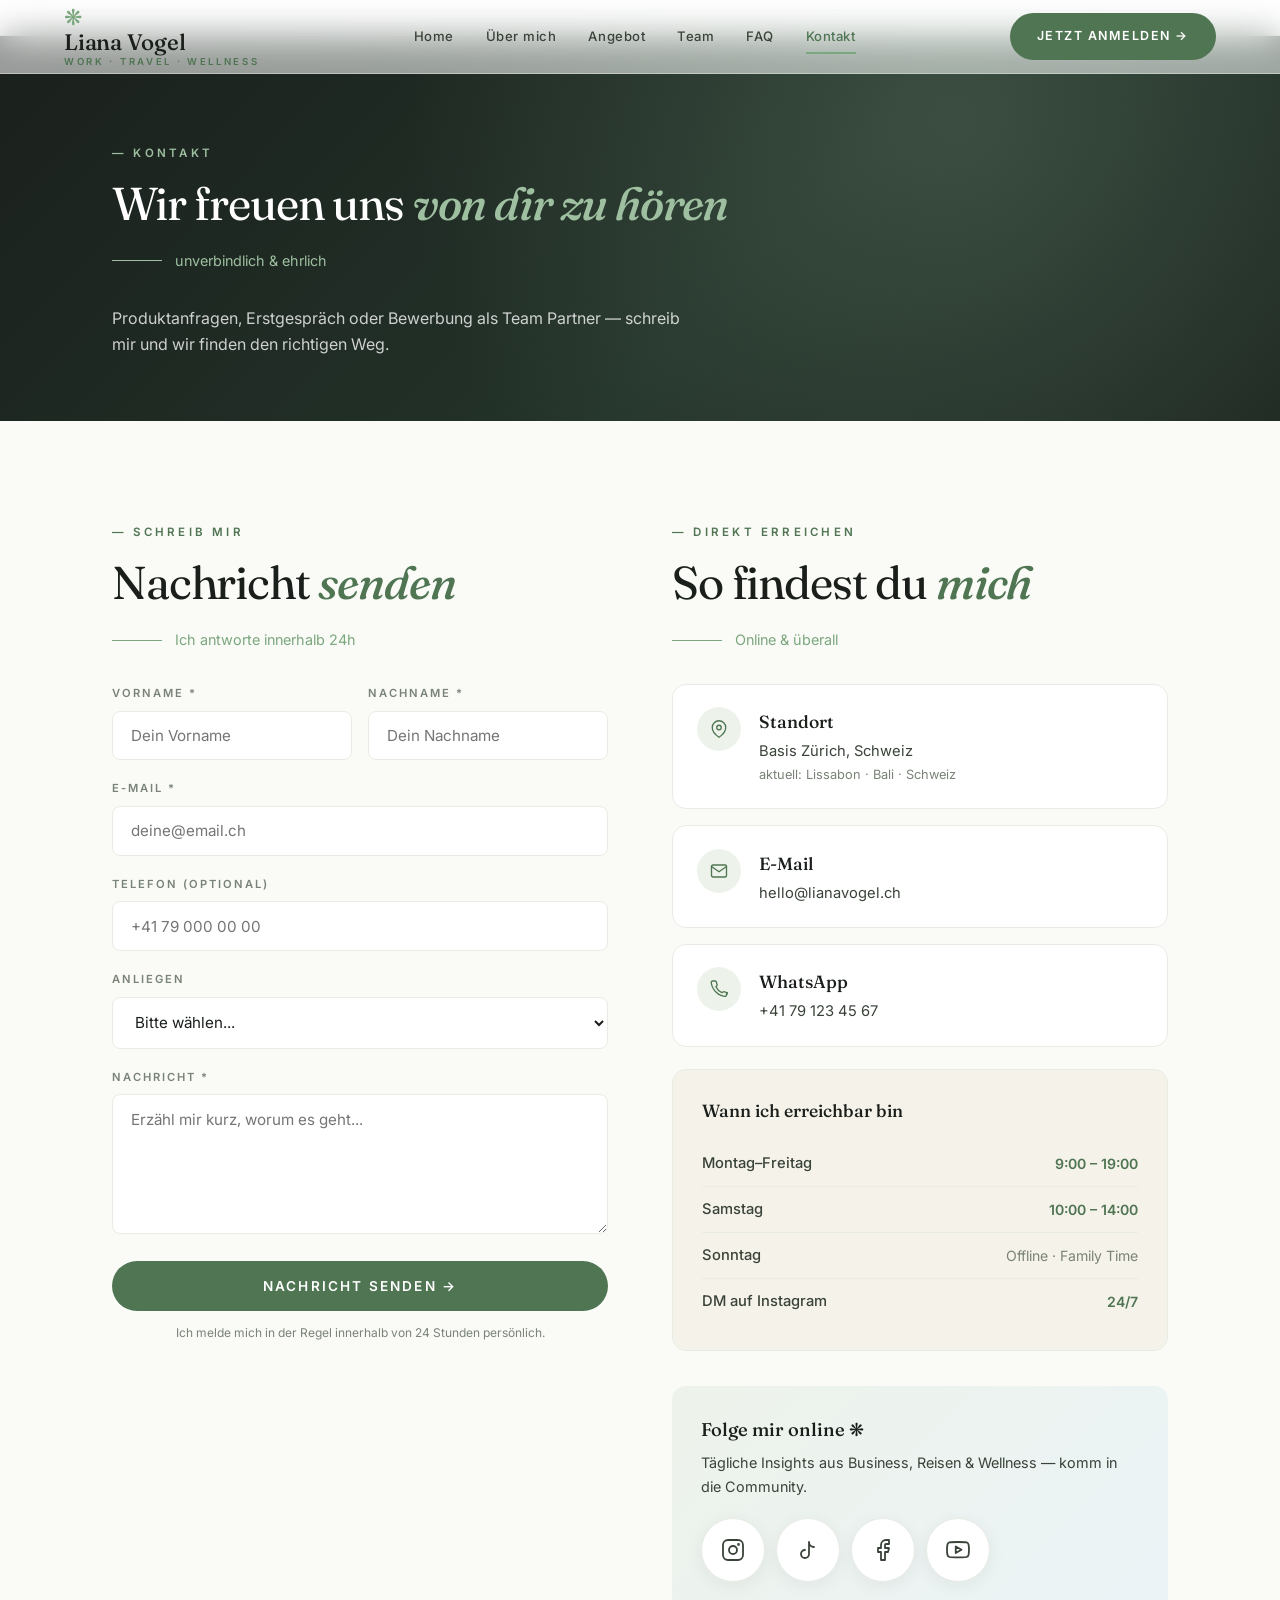
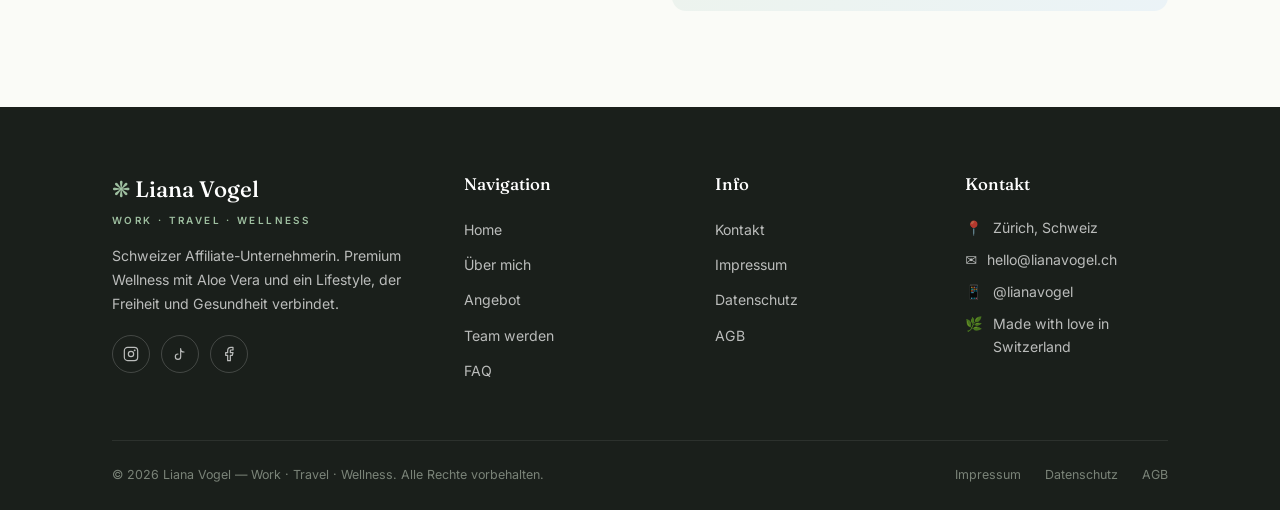
==== kontakt.html @ ca9a7670 "Add files via upload" ====
<!DOCTYPE html>
<html lang="de">
<head>
<meta charset="UTF-8">
<meta name="viewport" content="width=device-width, initial-scale=1.0">
<title>Kontakt — Liana Vogel | Work · Travel · Wellness</title>
<meta name="description" content="Kontaktiere Liana Vogel — für Produktanfragen, Mentoring oder eine Bewerbung als Team Partner. Antwort innerhalb von 24 Stunden.">
<link rel="stylesheet" href="style.css">
</head>
<body>

<header class="header">
  <a href="index.html" class="nav-logo">Liana Vogel<span>Work · Travel · Wellness</span></a>
  <nav class="nav-links">
    <a href="index.html">Home</a>
    <a href="index.html#about">Über mich</a>
    <a href="index.html#angebot">Angebot</a>
    <a href="index.html#team">Team</a>
    <a href="index.html#faq">FAQ</a>
    <a href="kontakt.html" class="active">Kontakt</a>
  </nav>
  <div class="nav-right">
    <a href="kontakt.html" class="btn btn-green">Jetzt anmelden →</a>
    <button class="hamburger" aria-label="Menü"><span></span><span></span><span></span></button>
  </div>
</header>
<nav class="mobile-nav">
  <a href="index.html">Home</a>
  <a href="index.html#about">Über mich</a>
  <a href="index.html#angebot">Angebot</a>
  <a href="index.html#team">Team</a>
  <a href="index.html#faq">FAQ</a>
  <a href="kontakt.html">Kontakt</a>
</nav>

<!-- Hero -->
<div class="page-hero">
  <div class="page-hero-content">
    <span class="label">Kontakt</span>
    <h2 class="section-title">Wir freuen uns <em>von dir zu hören</em></h2>
    <div class="divider-leaf">unverbindlich & ehrlich</div>
    <p style="color:rgba(255,255,255,0.78);font-size:1rem;max-width:580px;">Produktanfragen, Erstgespräch oder Bewerbung als Team Partner — schreib mir und wir finden den richtigen Weg.</p>
  </div>
</div>

<section class="section wide-pad">
  <div class="contact-layout">

    <!-- Form -->
    <div>
      <span class="label">Schreib mir</span>
      <h2 class="section-title">Nachricht <em>senden</em></h2>
      <div class="divider-leaf">Ich antworte innerhalb 24h</div>

      <form id="contact-form">
        <div class="form-row">
          <div class="form-group">
            <label class="form-label">Vorname *</label>
            <input type="text" class="form-input" placeholder="Dein Vorname" required>
          </div>
          <div class="form-group">
            <label class="form-label">Nachname *</label>
            <input type="text" class="form-input" placeholder="Dein Nachname" required>
          </div>
        </div>
        <div class="form-group">
          <label class="form-label">E-Mail *</label>
          <input type="email" class="form-input" placeholder="deine@email.ch" required>
        </div>
        <div class="form-group">
          <label class="form-label">Telefon (optional)</label>
          <input type="tel" class="form-input" placeholder="+41 79 000 00 00">
        </div>
        <div class="form-group">
          <label class="form-label">Anliegen</label>
          <select class="form-select form-input">
            <option value="">Bitte wählen...</option>
            <option>Produktanfrage / Aloe Vera</option>
            <option>Bewerbung Team Partner</option>
            <option>Erstgespräch / Mentoring</option>
            <option>Allgemeine Frage</option>
            <option>Anderes</option>
          </select>
        </div>
        <div class="form-group">
          <label class="form-label">Nachricht *</label>
          <textarea class="form-textarea" placeholder="Erzähl mir kurz, worum es geht..." required></textarea>
        </div>

        <button type="submit" class="btn btn-green btn-lg" style="width:100%;justify-content:center;padding:1.05rem;">
          Nachricht senden →
        </button>
        <p style="font-size:0.75rem;color:var(--mute);text-align:center;margin-top:0.8rem;">Ich melde mich in der Regel innerhalb von 24 Stunden persönlich.</p>
      </form>
    </div>

    <!-- Info -->
    <div>
      <span class="label">Direkt erreichen</span>
      <h2 class="section-title">So findest du <em>mich</em></h2>
      <div class="divider-leaf">Online & überall</div>

      <div class="contact-card">
        <div class="contact-info-item">
          <div class="contact-icon-box">
            <svg viewBox="0 0 24 24" stroke="currentColor" fill="none" stroke-width="1.8" stroke-linecap="round" stroke-linejoin="round" width="18" height="18">
              <path d="M21 10c0 7-9 13-9 13s-9-6-9-13a9 9 0 0 1 18 0z"/><circle cx="12" cy="10" r="3"/>
            </svg>
          </div>
          <div>
            <h5>Standort</h5>
            <p>Basis Zürich, Schweiz<br><span style="font-size:0.8rem;color:var(--mute);">aktuell: Lissabon · Bali · Schweiz</span></p>
          </div>
        </div>
      </div>

      <div class="contact-card">
        <div class="contact-info-item">
          <div class="contact-icon-box">
            <svg viewBox="0 0 24 24" stroke="currentColor" fill="none" stroke-width="1.8" stroke-linecap="round" stroke-linejoin="round" width="18" height="18">
              <path d="M4 4h16c1.1 0 2 .9 2 2v12c0 1.1-.9 2-2 2H4c-1.1 0-2-.9-2-2V6c0-1.1.9-2 2-2z"/><polyline points="22,6 12,13 2,6"/>
            </svg>
          </div>
          <div>
            <h5>E-Mail</h5>
            <p>hello@lianavogel.ch</p>
          </div>
        </div>
      </div>

      <div class="contact-card">
        <div class="contact-info-item">
          <div class="contact-icon-box">
            <svg viewBox="0 0 24 24" stroke="currentColor" fill="none" stroke-width="1.8" stroke-linecap="round" stroke-linejoin="round" width="18" height="18">
              <path d="M22 16.92v3a2 2 0 0 1-2.18 2 19.79 19.79 0 0 1-8.63-3.07A19.5 19.5 0 0 1 4.69 12a19.79 19.79 0 0 1-3.07-8.67A2 2 0 0 1 3.6 1.27h3a2 2 0 0 1 2 1.72c.127.96.361 1.903.7 2.81a2 2 0 0 1-.45 2.11L7.91 8.96a16 16 0 0 0 8 8l1.27-.77a2 2 0 0 1 2.11-.45c.907.339 1.85.573 2.81.7A2 2 0 0 1 24 18.92"/>
            </svg>
          </div>
          <div>
            <h5>WhatsApp</h5>
            <p>+41 79 123 45 67</p>
          </div>
        </div>
      </div>

      <!-- Antwortzeiten -->
      <div style="margin-top:1.4rem;padding:1.6rem 1.8rem;background:var(--cream);border:1px solid var(--line);border-radius:var(--radius-lg);">
        <h4 style="font-family:var(--serif);font-size:1.1rem;font-weight:500;margin-bottom:1rem;color:var(--ink);">Wann ich erreichbar bin</h4>
        <div>
          <div class="hours-row"><span class="day">Montag–Freitag</span><span class="time">9:00 – 19:00</span></div>
          <div class="hours-row"><span class="day">Samstag</span><span class="time">10:00 – 14:00</span></div>
          <div class="hours-row closed"><span class="day">Sonntag</span><span class="time">Offline · Family Time</span></div>
          <div class="hours-row"><span class="day">DM auf Instagram</span><span class="time">24/7</span></div>
        </div>
      </div>

      <!-- Bigger Socials -->
      <div class="contact-socials">
        <h4>Folge mir online ❋</h4>
        <p>Tägliche Insights aus Business, Reisen & Wellness — komm in die Community.</p>
        <div class="social-row big">
          <a href="https://www.instagram.com/" target="_blank" rel="noopener" class="social-icon-btn" aria-label="Instagram"><svg viewBox="0 0 24 24" stroke="currentColor" fill="none" stroke-width="1.8" stroke-linecap="round" stroke-linejoin="round"><rect x="2" y="2" width="20" height="20" rx="5"/><circle cx="12" cy="12" r="4"/><circle cx="17.5" cy="6.5" r="0.5" fill="currentColor"/></svg></a>
          <a href="https://www.tiktok.com/" target="_blank" rel="noopener" class="social-icon-btn" aria-label="TikTok"><svg viewBox="0 0 24 24" stroke="currentColor" fill="none" stroke-width="1.8" stroke-linecap="round" stroke-linejoin="round"><path d="M9 12a4 4 0 1 0 4 4V4a5 5 0 0 0 5 5"/></svg></a>
          <a href="https://www.facebook.com/" target="_blank" rel="noopener" class="social-icon-btn" aria-label="Facebook"><svg viewBox="0 0 24 24" stroke="currentColor" fill="none" stroke-width="1.8" stroke-linecap="round" stroke-linejoin="round"><path d="M18 2h-3a5 5 0 0 0-5 5v3H7v4h3v8h4v-8h3l1-4h-4V7a1 1 0 0 1 1-1h3z"/></svg></a>
          <a href="https://www.youtube.com/" target="_blank" rel="noopener" class="social-icon-btn" aria-label="YouTube"><svg viewBox="0 0 24 24" stroke="currentColor" fill="none" stroke-width="1.8" stroke-linecap="round" stroke-linejoin="round"><path d="M22.54 6.42a2.78 2.78 0 0 0-1.94-2C18.88 4 12 4 12 4s-6.88 0-8.6.46a2.78 2.78 0 0 0-1.94 2A29 29 0 0 0 1 11.75a29 29 0 0 0 .46 5.33A2.78 2.78 0 0 0 3.4 19c1.72.46 8.6.46 8.6.46s6.88 0 8.6-.46a2.78 2.78 0 0 0 1.94-2 29 29 0 0 0 .46-5.25 29 29 0 0 0-.46-5.33z"/><polygon points="9.75 15.02 15.5 11.75 9.75 8.48 9.75 15.02"/></svg></a>
        </div>
      </div>

    </div>
  </div>
</section>

<footer class="footer">
  <div class="footer-grid">
    <div class="footer-brand">
      <span class="footer-brand-name">Liana Vogel</span>
      <span class="footer-brand-sub">Work · Travel · Wellness</span>
      <p>Schweizer Affiliate-Unternehmerin. Premium Wellness mit Aloe Vera und ein Lifestyle, der Freiheit und Gesundheit verbindet.</p>
      <div class="social-row">
        <a href="https://www.instagram.com/" target="_blank" rel="noopener" aria-label="Instagram" class="social-icon-btn"><svg viewBox="0 0 24 24" stroke="currentColor" fill="none" stroke-width="1.8" stroke-linecap="round" stroke-linejoin="round" width="16" height="16"><rect x="2" y="2" width="20" height="20" rx="5"/><circle cx="12" cy="12" r="4"/><circle cx="17.5" cy="6.5" r="0.5" fill="currentColor"/></svg></a>
        <a href="https://www.tiktok.com/" target="_blank" rel="noopener" aria-label="TikTok" class="social-icon-btn"><svg viewBox="0 0 24 24" stroke="currentColor" fill="none" stroke-width="1.8" stroke-linecap="round" stroke-linejoin="round" width="16" height="16"><path d="M9 12a4 4 0 1 0 4 4V4a5 5 0 0 0 5 5"/></svg></a>
        <a href="https://www.facebook.com/" target="_blank" rel="noopener" aria-label="Facebook" class="social-icon-btn"><svg viewBox="0 0 24 24" stroke="currentColor" fill="none" stroke-width="1.8" stroke-linecap="round" stroke-linejoin="round" width="16" height="16"><path d="M18 2h-3a5 5 0 0 0-5 5v3H7v4h3v8h4v-8h3l1-4h-4V7a1 1 0 0 1 1-1h3z"/></svg></a>
      </div>
    </div>
    <div class="footer-col"><h4>Navigation</h4><ul>
      <li><a href="index.html">Home</a></li>
      <li><a href="index.html#about">Über mich</a></li>
      <li><a href="index.html#angebot">Angebot</a></li>
      <li><a href="index.html#team">Team werden</a></li>
      <li><a href="index.html#faq">FAQ</a></li>
    </ul></div>
    <div class="footer-col"><h4>Info</h4><ul>
      <li><a href="kontakt.html">Kontakt</a></li>
      <li><a href="#">Impressum</a></li>
      <li><a href="#">Datenschutz</a></li>
      <li><a href="#">AGB</a></li>
    </ul></div>
    <div class="footer-col"><h4>Kontakt</h4>
      <div class="footer-contact-line"><span>📍</span><span>Zürich, Schweiz</span></div>
      <div class="footer-contact-line"><span>✉</span><span>hello@lianavogel.ch</span></div>
      <div class="footer-contact-line"><span>📱</span><span>@lianavogel</span></div>
      <div class="footer-contact-line"><span>🌿</span><span>Made with love in Switzerland</span></div>
    </div>
  </div>
  <div class="footer-bottom">
    <p>© 2026 Liana Vogel — Work · Travel · Wellness. Alle Rechte vorbehalten.</p>
    <div class="footer-bottom-links"><a href="#">Impressum</a><a href="#">Datenschutz</a><a href="#">AGB</a></div>
  </div>
</footer>

<script src="script.js"></script>
</body>
</html>
---- style.css ----
@import url('https://fonts.googleapis.com/css2?family=Fraunces:ital,opsz,wght@0,9..144,300;0,9..144,400;0,9..144,500;0,9..144,600;0,9..144,700;1,9..144,400;1,9..144,500;1,9..144,600&family=Inter:wght@300;400;500;600;700&display=swap');

:root {
  --white:#FFFFFF;
  --off:#FAFBF7;
  --cream:#F5F2EA;
  --sand:#E8E0D2;
  --ink:#1A1F1B;
  --ink-2:#3A4339;
  --mute:#7A8378;
  --line:#E8ECE5;
  --sage:#9EBFA0;
  --sage-mid:#7BA77E;
  --sage-dark:#4F7553;
  --sage-pale:#EDF3EA;
  --sage-pale-2:#E4EEDE;
  --sky:#C9DDE6;
  --sky-mid:#9DC2D2;
  --sky-dark:#5A8FA6;
  --sky-pale:#EBF3F7;
  --serif:'Fraunces','Cormorant Garamond',Georgia,serif;
  --sans:'Inter',system-ui,sans-serif;
  --script:'Fraunces',Georgia,serif;
  --header-h:74px;
  --radius:8px;
  --radius-lg:14px;
  --transition:0.28s ease;
  --shadow:0 12px 40px rgba(26,31,27,0.10);
  --shadow-sm:0 4px 18px rgba(26,31,27,0.06);
}

*{box-sizing:border-box;margin:0;padding:0}
html{scroll-behavior:smooth}
html,body{overflow-x:hidden;max-width:100%}
body{font-family:var(--sans);color:var(--ink);background:var(--off);line-height:1.65;font-weight:400;-webkit-font-smoothing:antialiased}
img{max-width:100%;display:block}
a{color:inherit;text-decoration:none;transition:var(--transition)}
*,*::before,*::after{max-width:100%}

/* ---------- HEADER ---------- */
.header{
  position:fixed;top:0;left:0;right:0;height:var(--header-h);
  display:flex;align-items:center;justify-content:space-between;
  padding:0 5%;background:rgba(255,255,255,0.55);
  backdrop-filter:blur(18px) saturate(140%);
  -webkit-backdrop-filter:blur(18px) saturate(140%);
  border-bottom:1px solid rgba(232,236,229,0.5);
  z-index:100;transition:background 0.3s ease,box-shadow 0.3s ease;
}
.header.scrolled{
  background:rgba(255,255,255,0.88);
  box-shadow:0 4px 24px rgba(26,31,27,0.05);
}
.nav-logo{font-family:var(--serif);font-size:1.4rem;color:var(--ink);display:flex;flex-direction:column;line-height:1.1;font-weight:500;letter-spacing:-0.01em}
.nav-logo span{font-family:var(--sans);font-size:0.6rem;letter-spacing:0.28em;text-transform:uppercase;color:var(--sage-dark);margin-top:3px;font-weight:600}
.nav-logo::before{content:'❋ ';color:var(--sage-mid)}
.nav-links{display:flex;gap:2rem}
.nav-links a{font-size:0.82rem;letter-spacing:0.04em;color:var(--ink-2);font-weight:500;position:relative;padding:0.4rem 0}
.nav-links a::after{
  content:'';position:absolute;left:0;right:0;bottom:0;height:1.5px;
  background:var(--sage-mid);transform:scaleX(0);transform-origin:center;
  transition:transform 0.32s ease;
}
.nav-links a:hover{color:var(--sage-dark)}
.nav-links a:hover::after,.nav-links a.active::after{transform:scaleX(1)}
.nav-links a.active{color:var(--sage-dark)}
.nav-right{display:flex;align-items:center;gap:1rem}

.btn{display:inline-flex;align-items:center;gap:0.5rem;padding:0.8rem 1.7rem;font-size:0.78rem;letter-spacing:0.12em;text-transform:uppercase;border-radius:999px;font-weight:600;cursor:pointer;border:none;transition:var(--transition);font-family:var(--sans)}
.btn-green{background:var(--sage-dark);color:var(--white)}
.btn-green:hover{background:var(--ink);transform:translateY(-1px);box-shadow:var(--shadow-sm)}
.btn-outline-light{background:transparent;color:var(--white);border:1.5px solid rgba(255,255,255,0.5)}
.btn-outline-light:hover{background:rgba(255,255,255,0.12);border-color:#fff}
.btn-outline-dark{background: transparent;color:var(--ink);border:1.5px solid black}
.btn-outline-dark:hover{border-color:var(--sage-mid);color:var(--sage-dark)}
.btn-lg{padding:1.05rem 2.4rem;font-size:0.85rem;letter-spacing:0.16em}

.hamburger{display:none;background:none;border:none;flex-direction:column;gap:5px;cursor:pointer;padding:6px}
.hamburger span{width:22px;height:1.5px;background:var(--ink);transition:var(--transition)}
.mobile-nav{position:fixed;top:var(--header-h);left:0;right:0;background:var(--white);border-bottom:1px solid var(--line);transform:translateY(-110%);transition:transform 0.35s ease;z-index:99;padding:1.5rem 5%;flex-direction:column;gap:0.6rem;display:flex}
.mobile-nav.open{transform:translateY(0)}
.mobile-nav a{font-size:1rem;color:var(--ink);padding:0.6rem 0;border-bottom:1px solid var(--line);font-family:var(--serif);font-weight:500}
.mobile-nav .btn{margin-top:0.8rem;justify-content:center}

/* ---------- HERO ---------- */
.hero{
  min-height:100vh;display:flex;align-items:center;
  padding:calc(var(--header-h) + 4rem) 8% 5rem;
  position:relative;overflow:hidden;color:#fff;
}
.hero-bg{position:absolute;inset:0;background-image:url('images/hero-bg.jpg');background-size:cover;background-position:center;transform:scale(1.06);animation:kenBurns 22s ease-in-out infinite alternate}
@keyframes kenBurns{from{transform:scale(1.05) translate(0,0)}to{transform:scale(1.12) translate(-1%,-1%)}}
.hero-overlay{position:absolute;inset:0;background:linear-gradient(120deg,rgba(20,40,30,0.55) 0%,rgba(20,40,30,0.30) 45%,rgba(20,40,30,0.10) 100%)}
.hero-inner{position:relative;z-index:2;max-width:1400px;margin:0 auto;width:100%}
.hero-content{max-width:800px}
.hero-eyebrow{
  display:inline-flex;align-items:center;gap:0.6rem;
  font-size:0.72rem;letter-spacing:0.3em;text-transform:uppercase;
  color:#fff;padding:0.55rem 1.1rem;
  background:rgba(255,255,255,0.12);backdrop-filter:blur(8px);
  border:1px solid rgba(255,255,255,0.25);
  border-radius:999px;margin-bottom:1.6rem;font-weight:500;
}
.hero-eyebrow .dot{width:7px;height:7px;border-radius:50%;background:var(--sage);box-shadow:0 0 12px var(--sage)}
.hero h1{
  font-family:var(--serif);font-size:clamp(2.6rem,7vw,5.6rem);
  line-height:1.02;margin-bottom:1.4rem;font-weight:400;letter-spacing:-0.025em;
  color:#fff;
}
.hero h1 em{font-family:var(--serif);font-style:italic;color:var(--sage-dark);font-weight:500;font-size:1em;display:inline-block}
.hero h1 .light{color:var(--sky)}
.hero-sub{font-size:clamp(1rem,1.4vw,1.18rem);color:rgba(255,255,255,0.92);max-width:560px;margin-bottom:2.2rem;line-height:1.7;font-weight:400}
.hero-ctas{display:flex;gap:1rem;flex-wrap:wrap;margin-bottom:3rem}
.hero-rating{display:flex;align-items:center;gap:0.9rem;margin-bottom:2.4rem;color:rgba(255,255,255,0.95);font-size:0.95rem}
.hero-stars{color:var(--sage-dark);letter-spacing:5px;font-size:2rem;text-shadow:0 0 18px rgba(158,191,160,0.5)}
.hero-rating-text {color:#fff;font-weight:400; font-size:1.1rem}
.hero-rating-text strong{color:#fff;font-weight:400; font-size:1.1rem}
.hero-bar{
  display:flex;gap:2.6rem;padding-top:1.8rem;
  border-top:1px solid rgba(255,255,255,0.2);max-width:600px;flex-wrap:wrap;
}
.hero-bar > div{display:flex;flex-direction:column;gap:0.2rem;min-width:90px}
.hero-stat-num{font-family:var(--serif);font-size:1.9rem;color:#fff;line-height:1;font-weight:500}
.hero-stat-num em{font-family:var(--serif);font-style:italic;color:var(--sage);font-size:1em;font-weight:500}
.hero-stat-label{font-size:0.7rem;letter-spacing:0.18em;text-transform:uppercase;color:rgba(255,255,255,0.7);font-weight:500}

.scroll-hint{position:absolute;bottom:1.8rem;left:50%;transform:translateX(-50%);z-index:2;display:flex;flex-direction:column;align-items:center;gap:0.5rem;color:rgba(255,255,255,0.7)}
.scroll-line{width:1px;height:36px;background:rgba(255,255,255,0.45);animation:scroll-down 2.2s ease-in-out infinite}
.scroll-hint span{font-size:0.62rem;letter-spacing:0.3em;text-transform:uppercase}
@keyframes scroll-down{0%{transform:scaleY(0);transform-origin:top}50%{transform:scaleY(1);transform-origin:top}50.01%{transform-origin:bottom}100%{transform:scaleY(0);transform-origin:bottom}}

/* ---------- SECTIONS ---------- */
.section{padding:6rem 5%;max-width:1400px;margin:0 auto}
.section.wide-pad{padding-left:7rem;padding-right:7rem;max-width:none}
.section-head{margin-bottom:3.5rem;max-width:680px}
.section-head.center{margin-left:auto;margin-right:auto;text-align:center}

.label{display:inline-block;font-size:0.72rem;letter-spacing:0.28em;text-transform:uppercase;color:var(--sage-dark);margin-bottom:1rem;font-weight:600}
.label::before{content:'— '}
.section-title{font-family:var(--serif);font-size:clamp(2rem,3.6vw,3.2rem);line-height:1.1;color:var(--ink);margin-bottom:1rem;font-weight:400;letter-spacing:-0.025em}
.section-title em{font-family:var(--serif);font-style:italic;color:var(--sage-dark);font-weight:500;font-size:1em;display:inline-block}
.section-title .sky{color:var(--sky-dark)}
.section-intro{max-width:600px;color:var(--ink-2);font-size:1.02rem;margin-bottom:0;line-height:1.7}
.divider-leaf{display:flex;align-items:center;gap:0.8rem;margin:1.2rem 0 2rem;color:var(--sage-mid);font-size:0.9rem}
.divider-leaf::before{content:'';width:50px;height:1px;background:var(--sage-mid)}
.divider-leaf.center{justify-content:center}
.divider-leaf.center::after{content:'';width:50px;height:1px;background:var(--sage-mid)}

/* ---------- SOCIAL PROOF / REVIEWS ---------- */
.reviews-section{background:var(--sage-pale)}
.reviews-grid{display:grid;grid-template-columns:repeat(3,1fr);gap:1.6rem;margin-top:1.5rem}
.review-card{
  background:var(--white);border:1px solid var(--line);border-radius:var(--radius-lg);
  padding:2.2rem 2rem;position:relative;transition:var(--transition);
}
.review-card:hover{box-shadow:var(--shadow);transform:translateY(-3px)}
.review-card::before{
  content:'❋';position:absolute;top:1rem;right:1.4rem;
  font-size:1.6rem;color:var(--sage);opacity:0.6;
}
.review-stars{color:var(--sage-mid);letter-spacing:4px;font-size:1rem;margin-bottom:1rem;display:block}
.review-text{font-size:1rem;line-height:1.7;color:var(--ink-2);margin-bottom:1.5rem}
.review-author-row{display:flex;align-items:center;gap:0.85rem;margin-top:1.4rem;padding-top:1.2rem;border-top:1px solid var(--line)}
.review-avatar{width:42px;height:42px;border-radius:50%;background:linear-gradient(135deg,var(--sage-pale-2),var(--sky-pale));color:var(--sage-dark);display:flex;align-items:center;justify-content:center;font-family:var(--serif);font-size:0.95rem;flex-shrink:0;font-weight:500}
.review-name{font-size:0.92rem;font-weight:600;color:var(--ink)}
.review-service{font-size:0.78rem;color:var(--sage-dark);font-weight:500;letter-spacing:0.04em}

.brand-row{margin-top:3rem;display:flex;flex-wrap:wrap;justify-content:center;align-items:center;gap:1.6rem 2.5rem;color:var(--mute);font-size:0.78rem;letter-spacing:0.2em;text-transform:uppercase;opacity:0.85}
.brand-row span.dot{color:var(--sage)}

/* ---------- ABOUT ---------- */
.about-section{padding:6rem 5%}
.about-layout{display:grid;grid-template-columns:0.9fr 1.1fr;gap:5rem;align-items:center;max-width:1400px;margin:0 auto}
.about-visual{position:relative}
.about-img{width:100%;aspect-ratio:4/5;border-radius:var(--radius-lg);background-size:cover;background-position:center;box-shadow:var(--shadow);background-color:var(--sage-pale)}
.about-quote{
  position:absolute;bottom:-1.6rem;right:-1.4rem;
  background:var(--white);padding:1.5rem 1.7rem;max-width:300px;
  border-radius:var(--radius);box-shadow:var(--shadow);
  border-left:3px solid var(--sage-mid);
}
.about-quote blockquote{font-family:var(--serif);font-style:italic;color:var(--ink);font-size:1.15rem;line-height:1.45;margin-bottom:0.5rem;font-weight:400}
.about-quote cite{font-size:0.72rem;letter-spacing:0.18em;text-transform:uppercase;color:var(--mute);font-style:normal;font-weight:600}
.about-content p{color:var(--ink-2);margin-bottom:1rem;line-height:1.8;font-size:1rem}
.about-content p em{color:var(--sage-dark);font-family:var(--serif);font-style:italic;font-size:1em;font-weight:500}
.about-stats{display:flex;gap:2.5rem;margin:1.8rem 0 1.8rem;padding:1.6rem 0;border-top:1px solid var(--line);border-bottom:1px solid var(--line);flex-wrap:wrap}
.about-stats > div{display:flex;flex-direction:column;gap:0.2rem;min-width:100px}
.stat-num{font-family:var(--serif);font-size:2.1rem;color:var(--sage-dark);line-height:1;font-weight:500}
.stat-label{font-size:0.7rem;letter-spacing:0.18em;text-transform:uppercase;color:var(--mute);font-weight:600}

/* ---------- ANGEBOT / PRODUCTS ---------- */
.angebot-section{background:linear-gradient(180deg,var(--off) 0%,var(--sage-pale) 100%)}
.products-grid{display:grid;grid-template-columns:repeat(4,1fr);gap:1.4rem;margin-bottom:5rem}
.product-card{
  background:var(--white);border-radius:var(--radius-lg);overflow:hidden;
  box-shadow:var(--shadow-sm);transition:var(--transition);
  display:flex;flex-direction:column;
}
.product-card:hover{transform:translateY(-6px);box-shadow:var(--shadow)}
.product-card-img{position:relative;aspect-ratio:4/5;background-size:cover;background-position:center;background-color:var(--sage-pale)}
.product-badge{
  position:absolute;top:1rem;left:1rem;
  background:rgba(255,255,255,0.95);color:var(--sage-dark);
  font-size:0.62rem;letter-spacing:0.2em;text-transform:uppercase;font-weight:700;
  padding:0.4rem 0.8rem;border-radius:999px;
}
.product-card-body{padding:1.3rem 1.4rem 1.6rem;display:flex;flex-direction:column;gap:0.5rem;flex:1}
.product-name{font-family:var(--serif);font-size:1.18rem;color:var(--ink);line-height:1.25;font-weight:500}
.product-desc{font-size:0.88rem;color:var(--ink-2);line-height:1.55;flex:1}
.product-foot{display:flex;align-items:center;justify-content:space-between;padding-top:0.7rem;border-top:1px solid var(--line);margin-top:0.4rem}
.product-price{font-family:var(--serif);font-size:1.1rem;color:var(--sage-dark);font-weight:500}
.product-link{font-size:0.72rem;letter-spacing:0.15em;text-transform:uppercase;color:var(--ink);font-weight:600}
.product-link:hover{color:var(--sage-dark)}

/* benefits */
.benefits-head{margin:1rem 0 2.5rem;max-width:680px}
.benefits-grid{display:grid;grid-template-columns:repeat(3,1fr);gap:1.4rem}
.benefit-card{
  background:var(--white);border:1px solid var(--line);border-radius:var(--radius-lg);
  padding:2rem 1.8rem;transition:var(--transition);
  display:flex;flex-direction:column;gap:0.6rem;position:relative;overflow:hidden;
}
.benefit-card::before{content:'';position:absolute;top:0;left:0;right:0;height:2px;background:var(--sage-mid);transform:scaleX(0);transform-origin:left;transition:transform 0.4s ease}
.benefit-card:hover{transform:translateY(-4px);box-shadow:var(--shadow);border-color:var(--sage-pale-2)}
.benefit-card:hover::before{transform:scaleX(1)}
.benefit-icon{
  width:54px;height:54px;border-radius:50%;
  background:linear-gradient(135deg,var(--sage-pale-2),var(--sky-pale));
  color:var(--sage-dark);display:flex;align-items:center;justify-content:center;
  font-size:1.5rem;margin-bottom:0.6rem;
}
.benefit-card h3{font-family:var(--serif);font-size:1.3rem;color:var(--ink);font-weight:500;line-height:1.25}
.benefit-card p{font-size:0.95rem;color:var(--ink-2);line-height:1.65}

/* ---------- CTA BIG ---------- */
.cta-section{padding:6rem 5%;background:var(--off)}
.cta-wrap{
  max-width:1100px;margin:0 auto;position:relative;overflow:hidden;
  border-radius:24px;padding:5rem 4rem;text-align:center;
  background:linear-gradient(135deg,var(--sage-pale) 0%,var(--sky-pale) 100%);
  color:var(--ink);border:1px solid var(--sage-pale-2);
}
.cta-wrap::before{content:'';position:absolute;top:-120px;right:-100px;width:320px;height:320px;border-radius:50%;background:radial-gradient(circle,rgba(123,167,126,0.18) 0%,transparent 70%)}
.cta-wrap::after{content:'';position:absolute;bottom:-140px;left:-100px;width:340px;height:340px;border-radius:50%;background:radial-gradient(circle,rgba(157,194,210,0.22) 0%,transparent 70%)}
.cta-inner{position:relative;z-index:1}
.cta-eyebrow{display:inline-flex;align-items:center;gap:0.5rem;font-size:0.72rem;letter-spacing:0.3em;text-transform:uppercase;color:var(--sage-dark);padding:0.5rem 1rem;background:rgba(255,255,255,0.7);border:1px solid var(--sage-pale-2);border-radius:999px;margin-bottom:1.4rem;font-weight:600}
.cta-wrap h2{font-family:var(--serif);font-size:clamp(2rem,4.2vw,3.4rem);line-height:1.1;font-weight:400;margin-bottom:1.4rem;letter-spacing:-0.025em;color:var(--ink);max-width:780px;margin-left:auto;margin-right:auto}
.cta-wrap p{color:var(--ink-2);font-size:1.08rem;max-width:600px;margin:0 auto 2.2rem;line-height:1.7}
.cta-note{display:block;margin-top:1.2rem;font-size:0.85rem;color:var(--mute);letter-spacing:0.04em}
.cta-actions{display:flex;gap:1rem;justify-content:center;flex-wrap:wrap}
.btn-cream{background:var(--sage-dark);color:#fff}
.btn-cream:hover{background:var(--ink);color:#fff;transform:translateY(-1px);box-shadow:var(--shadow-sm)}
.cta-wrap .btn-outline-light{color:var(--ink);border:1.5px solid var(--sage-mid);background:rgba(255,255,255,0.5)}
.cta-wrap .btn-outline-light:hover{background:#fff;border-color:var(--sage-dark);color:var(--sage-dark)}

/* ---------- FAQ ---------- */
.faq-section{background:var(--cream)}
.faq-list{max-width:820px;margin:0 auto;display:flex;flex-direction:column;gap:0.8rem}
.faq-item{background:var(--white);border:1px solid var(--line);border-radius:var(--radius-lg);overflow:hidden;transition:var(--transition)}
.faq-item.open{border-color:var(--sage-mid)}
.faq-q{
  width:100%;display:flex;align-items:center;justify-content:space-between;gap:1rem;
  padding:1.4rem 1.8rem;text-align:left;background:none;border:none;cursor:pointer;
  font-family:var(--serif);font-size:1.12rem;color:var(--ink);font-weight:500;
}
.faq-q .plus{flex-shrink:0;width:28px;height:28px;border-radius:50%;background:var(--sage-pale);color:var(--sage-dark);display:flex;align-items:center;justify-content:center;font-size:1rem;font-weight:600;transition:transform 0.3s ease}
.faq-item.open .plus{transform:rotate(45deg);background:var(--sage-mid);color:#fff}
.faq-a{max-height:0;overflow:hidden;transition:max-height 0.35s ease}
.faq-item.open .faq-a{max-height:400px}
.faq-a-inner{padding:0 1.8rem 1.6rem;color:var(--ink-2);line-height:1.7;font-size:0.97rem}

/* ---------- KONTAKT PAGE ---------- */
.page-hero{
  background:linear-gradient(135deg,var(--ink) 0%,#23332a 60%,#1c2620 100%);
  padding:calc(var(--header-h) + 4rem) 7rem 4rem;position:relative;overflow:hidden;color:#fff;
}
.page-hero::before{content:'';position:absolute;inset:0;background:radial-gradient(circle at 75% 30%,rgba(158,191,160,0.20),transparent 55%)}
.page-hero-content{position:relative;z-index:1;max-width:none}
.page-hero .section-title{color:#fff}
.page-hero .section-title em{color:var(--sage)}
.page-hero .label{color:var(--sage)}
.page-hero .divider-leaf{color:var(--sage)}
.page-hero .divider-leaf::before{background:var(--sage)}

.contact-layout{display:grid;grid-template-columns:1fr 1fr;gap:4rem}
.form-row{display:grid;grid-template-columns:1fr 1fr;gap:1rem}
.form-group{margin-bottom:1.2rem}
.form-label{display:block;font-size:0.7rem;letter-spacing:0.18em;text-transform:uppercase;color:var(--mute);margin-bottom:0.5rem;font-weight:600}
.form-input,.form-textarea,.form-select{
  width:100%;padding:0.9rem 1.1rem;background:var(--white);
  border:1px solid var(--line);border-radius:var(--radius);
  font-family:var(--sans);font-size:0.95rem;color:var(--ink);transition:var(--transition);
}
.form-input:focus,.form-textarea:focus,.form-select:focus{outline:none;border-color:var(--sage-mid);box-shadow:0 0 0 3px var(--sage-pale)}
.form-textarea{resize:vertical;min-height:140px}

.contact-card{
  border:1px solid var(--line);border-radius:var(--radius-lg);
  padding:1.4rem 1.5rem;background:var(--white);margin-bottom:1rem;transition:var(--transition);
}
.contact-card:hover{border-color:var(--sage);box-shadow:var(--shadow-sm);transform:translateY(-2px)}
.contact-info-item{display:flex;gap:1.1rem;align-items:flex-start}
.contact-icon-box{flex-shrink:0;width:44px;height:44px;border-radius:50%;background:var(--sage-pale);color:var(--sage-dark);display:flex;align-items:center;justify-content:center}
.contact-info-item h5{font-family:var(--serif);font-size:1.1rem;color:var(--ink);margin-bottom:0.25rem;font-weight:500}
.contact-info-item p{color:var(--ink-2);font-size:0.92rem;line-height:1.55}

.hours-row{display:flex;justify-content:space-between;align-items:center;padding:0.65rem 0;border-bottom:1px solid var(--line);font-size:0.92rem}
.hours-row:last-child{border-bottom:none}
.hours-row .day{color:var(--ink-2);font-weight:500}
.hours-row .time{color:var(--sage-dark);font-weight:600;font-size:0.88rem}
.hours-row.closed .time{color:var(--mute);font-weight:400}

/* Socials bigger on contact page */
.contact-socials{margin-top:2.2rem;padding:1.8rem;background:linear-gradient(135deg,var(--sage-pale) 0%,var(--sky-pale) 100%);border-radius:var(--radius-lg)}
.contact-socials h4{font-family:var(--serif);font-size:1.15rem;font-weight:500;margin-bottom:0.4rem;color:var(--ink)}
.contact-socials p{font-size:0.9rem;color:var(--ink-2);margin-bottom:1.2rem}
.social-row{display:flex;gap:0.7rem;flex-wrap:wrap}
.social-icon-btn{
  width:38px;height:38px;border-radius:50%;
  border:1px solid var(--line);color:var(--ink-2);background:var(--white);
  display:inline-flex;align-items:center;justify-content:center;transition:var(--transition);
}
.social-icon-btn:hover{background:var(--sage-mid);color:#fff;border-color:var(--sage-mid);transform:translateY(-2px)}
.social-row.big .social-icon-btn{
  width:64px;height:64px;font-size:1.2rem;
  background:var(--white);border:1px solid var(--line);
  box-shadow:var(--shadow-sm);
}
.social-row.big .social-icon-btn svg{width:24px;height:24px}
.social-row.big .social-icon-btn:hover{background:var(--sage-mid);color:#fff;border-color:var(--sage-mid)}

/* ---------- FOOTER ---------- */
.footer{background:var(--ink);color:rgba(255,255,255,0.7);padding:4rem 7rem 1.5rem}
.footer-grid{display:grid;grid-template-columns:1.5fr 1fr 1fr 1fr;gap:3rem;padding-bottom:3rem;border-bottom:1px solid rgba(255,255,255,0.08)}
.footer-brand-name{font-family:var(--serif);font-size:1.4rem;color:#fff;display:block;font-weight:500}
.footer-brand-name::before{content:'❋ ';color:var(--sage)}
.footer-brand-sub{font-size:0.62rem;letter-spacing:0.24em;text-transform:uppercase;color:var(--sage);display:block;margin:4px 0 1rem;font-weight:600}
.footer-brand p{font-size:0.88rem;line-height:1.7;margin-bottom:1.2rem;max-width:300px}
.footer-brand .social-icon-btn{border-color:rgba(255,255,255,0.18);color:rgba(255,255,255,0.7);background:transparent}
.footer-brand .social-icon-btn:hover{background:var(--sage-mid);color:#fff;border-color:var(--sage-mid)}
.footer-col h4{font-family:var(--serif);font-size:1.05rem;color:#fff;margin-bottom:1.1rem;font-weight:500}
.footer-col ul{list-style:none}
.footer-col li{margin-bottom:0.55rem}
.footer-col a{font-size:0.88rem;color:rgba(255,255,255,0.7)}
.footer-col a:hover{color:var(--sage)}
.footer-contact-line{display:flex;gap:0.6rem;font-size:0.88rem;margin-bottom:0.55rem;align-items:flex-start}
.footer-bottom{padding-top:1.5rem;display:flex;justify-content:space-between;flex-wrap:wrap;gap:1rem;font-size:0.78rem;color:var(--mute)}
.footer-bottom-links{display:flex;gap:1.5rem}
.footer-bottom-links a:hover{color:var(--sage)}

/* ---------- DESKTOP REFINEMENTS (PC only) ---------- */
@media (min-width:1101px){
  /* Reviews: split title + intro into 2 columns to kill empty space */
  .reviews-section .section-head.center{
    display:block;
    text-align:center;max-width:680px;margin:0 auto 2rem;
  }
  .reviews-section .section-head.center .label{margin-bottom:0.8rem}
  .reviews-section .section-head.center .section-title{margin-bottom:0.5rem}
  .reviews-section .section-head.center .divider-leaf{justify-content:center;margin:0.6rem auto}
  .reviews-section .section-head.center .divider-leaf::after{display:block}
  .reviews-section .section-head.center .section-intro{
    margin:0.5rem auto 0;font-size:1rem;
    border-left:none;padding-left:0;
  }

  /* FAQ: less padding-top, two-column grid */
  .faq-section{padding-top:3rem;padding-bottom:7rem}
  .faq-list{max-width:1180px;gap:1rem;display:grid;grid-template-columns:1fr 1fr;align-items:start}
  .faq-item{box-shadow:var(--shadow-sm)}
  .faq-item:hover{border-color:var(--sage-pale-2)}
  .faq-q{padding:1.7rem 2.2rem;font-size:1.22rem}
  .faq-q .plus{width:34px;height:34px;font-size:1.15rem}
  .faq-a-inner{padding:0 2.2rem 1.9rem;font-size:1.02rem;max-width:760px}
  .faq-section .section-head.center{margin-bottom:2.5rem}
}



/* ---------- RESPONSIVE TABLET ---------- */
@media (max-width:1100px){
  .section.wide-pad,.page-hero,.footer{padding-left:4rem;padding-right:4rem}
  .nav-links{display:none}
  .hamburger{display:flex}
  .hero{padding-left:5%;padding-right:5%}
  .products-grid{grid-template-columns:repeat(2,1fr);gap:1.2rem}
  .benefits-grid{grid-template-columns:repeat(2,1fr)}
  .reviews-grid{grid-template-columns:repeat(2,1fr)}
  .about-layout{grid-template-columns:1fr;gap:4rem;max-width:600px}
  .about-quote{position:relative;bottom:auto;right:auto;margin:1.2rem auto 0;max-width:100%}
  .footer-grid{grid-template-columns:1fr 1fr;gap:2.5rem}
  .contact-layout{grid-template-columns:1fr;gap:3rem}
  .cta-wrap{padding:4rem 2.5rem}
  .nav-right .btn{display:none}
}

/* ---------- RESPONSIVE PHONE ---------- */
@media (max-width:720px){
  :root{--header-h:64px}
  .header{padding:0 5%}
  .nav-logo{font-size:1.2rem}
  .section{padding:4.5rem 5%}
  .section.wide-pad,.page-hero,.footer{padding-left:5%;padding-right:5%}
  .about-section{padding:4.5rem 5%}
  .cta-section{padding:4rem 5%}

  .hero{padding-top:calc(var(--header-h) + 3rem);padding-bottom:4.5rem;min-height:auto}
  .hero h1{font-size:clamp(2.4rem,11vw,4rem)}
  .hero-sub{font-size:1rem}
  .hero-ctas{flex-direction:column;align-items:stretch}
  .hero-ctas .btn{width:100%;justify-content:center}
  .hero-bar{gap:1.5rem 2rem;padding-top:1.4rem}
  .hero-stat-num{font-size:1.6rem}
  .scroll-hint{display:none}

  .section-title{font-size:clamp(1.8rem,7.5vw,2.4rem)}
  .section-head{margin-bottom:2.5rem}

  .reviews-grid,.benefits-grid,.products-grid{grid-template-columns:1fr;gap:1.1rem}
  .review-card,.benefit-card,.product-card,.contact-card{max-width:480px;margin-left:auto;margin-right:auto;width:100%}

  .about-stats{gap:1.4rem 1.8rem;padding:1.3rem 0}
  .stat-num{font-size:1.7rem}

  .cta-wrap{padding:3rem 1.6rem;border-radius:18px}
  .cta-wrap h2{font-size:clamp(1.7rem,7vw,2.4rem)}
  .cta-wrap p{font-size:0.98rem}
  .cta-actions{flex-direction:column;align-items:stretch}
  .cta-actions .btn{width:100%;justify-content:center}

  .faq-q{padding:1.1rem 1.2rem;font-size:1rem}
  .faq-a-inner{padding:0 1.2rem 1.3rem;font-size:0.94rem}

  .form-row{grid-template-columns:1fr}

  .footer-grid{grid-template-columns:1fr;gap:2rem}
  .footer-bottom{flex-direction:column;text-align:center}

  .social-row.big .social-icon-btn{width:54px;height:54px}
}

/* ---------- NARROW PHONE ---------- */
@media (max-width:380px){
  .section{padding:4rem 5%}
  .hero h1{font-size:clamp(2.1rem,12vw,3.4rem)}
  .hero-eyebrow{font-size:0.65rem;padding:0.45rem 0.8rem;letter-spacing:0.22em}
  .hero-rating{flex-wrap:wrap;gap:0.5rem;font-size:0.85rem}
  .hero-stars{font-size:1.1rem;letter-spacing:3px}
  .hero-bar{gap:1.2rem}
  .hero-bar > div{min-width:0;flex:1 1 40%}
  .nav-logo{font-size:1.05rem}
  .nav-logo span{font-size:0.55rem;letter-spacing:0.22em}
  .btn{padding:0.7rem 1.3rem;font-size:0.72rem}
  .btn-lg{padding:0.95rem 1.6rem;font-size:0.78rem}
  .review-card,.benefit-card{padding:1.6rem 1.4rem}
  .product-card-body{padding:1.1rem 1.1rem 1.3rem}
  .cta-wrap{padding:2.4rem 1.2rem}
  .faq-q{font-size:0.95rem;padding:1rem}
}





/* ---------- TEAM SECTION ---------- */
.team-section{padding:6rem 5%;background:linear-gradient(180deg,var(--off) 0%,var(--sage-pale) 100%)}
.team-layout{display:grid;grid-template-columns:0.9fr 1.1fr;gap:5rem;align-items:center;max-width:1400px;margin:0 auto}
.team-visual{position:relative}
.team-img{
  width:100%;aspect-ratio:4/5;border-radius:var(--radius-lg);
  background-size:cover;background-position:center;
  box-shadow:var(--shadow);background-color:var(--sage-pale);
  background-image:linear-gradient(135deg,var(--sage-pale-2),var(--sky-pale));
}
.team-quote{
  position:absolute;bottom:-1.6rem;left:-1.4rem;
  background:var(--white);padding:1.4rem 1.6rem;max-width:300px;
  border-radius:var(--radius);box-shadow:var(--shadow);
  border-left:3px solid var(--sage-mid);
}
.team-quote blockquote{font-family:var(--serif);font-style:italic;color:var(--ink);font-size:1.08rem;line-height:1.45;margin-bottom:0.5rem;font-weight:400}
.team-quote cite{font-size:0.72rem;letter-spacing:0.18em;text-transform:uppercase;color:var(--mute);font-style:normal;font-weight:600}
.team-content p{color:var(--ink-2);margin-bottom:1rem;line-height:1.8;font-size:1rem}
.team-content p em{color:var(--sage-dark);font-family:var(--serif);font-style:italic;font-weight:500}
.team-values{display:flex;gap:2rem;margin:1.6rem 0;padding:1.4rem 0;border-top:1px solid var(--line);border-bottom:1px solid var(--line);flex-wrap:wrap}
.team-value{display:flex;flex-direction:column;gap:0.2rem;min-width:90px}
.tv-num{font-family:var(--serif);font-size:1.8rem;color:var(--sage-dark);line-height:1;font-weight:500}
.tv-label{font-size:0.7rem;letter-spacing:0.18em;text-transform:uppercase;color:var(--mute);font-weight:600}
.team-hook{font-size:1.05rem !important;color:var(--ink) !important;margin-top:0.4rem !important}
.team-actions{display:flex;gap:0.8rem;flex-wrap:wrap;margin-top:1.4rem}
.team-note{display:block;margin-top:1rem;font-size:0.82rem;color:var(--mute);letter-spacing:0.04em}

/* Tablet */
@media (max-width:1100px){
  .team-layout{grid-template-columns:1fr;gap:4rem;max-width:600px}
  .team-quote{position:relative;bottom:auto;left:auto;margin:1.2rem auto 0;max-width:100%}
  .faq-layout{grid-template-columns:1fr;gap:2.5rem}
  .faq-side{position:static;flex-direction:row;align-items:center;gap:1.4rem;max-width:600px;margin:0 auto}
  .faq-img{width:140px;height:140px;aspect-ratio:1/1;flex-shrink:0}
  .faq-side-card{flex:1}
}

/* Phone */
@media (max-width:720px){
  .team-section{padding:4.5rem 5%}
  .team-values{gap:1.2rem 1.6rem;padding:1.2rem 0}
  .tv-num{font-size:1.5rem}
  .team-actions{flex-direction:column;align-items:stretch}
  .team-actions .btn{width:100%;justify-content:center}
  .team-quote{padding:1.2rem 1.3rem}
  .faq-side{flex-direction:column;text-align:center}
  .faq-img{width:120px;height:120px}
  .faq-side-card{text-align:center}
}

/* Narrow phone polish */
@media (max-width:380px){
  .hero-rating{font-size:0.95rem;gap:0.6rem}
  .hero-stars{font-size:1.5rem;letter-spacing:4px}
  .hero-bar{gap:1rem;padding-top:1.2rem}
  .hero-bar > div{min-width:0;flex:1 1 45%}
  .hero-stat-num{font-size:1.4rem}
  .team-section{padding:3.8rem 5%}
  .team-values{gap:1rem}
  .tv-num{font-size:1.35rem}
  .team-quote blockquote{font-size:1rem}
  .review-card{padding:1.5rem 1.3rem}
  .about-quote{padding:1.2rem 1.3rem;max-width:100%}
  .faq-img{width:96px;height:96px}
  .section-head{margin-bottom:2rem}
}






@media (min-width: 1025px) {
  /* Hero → Kundenstimmen: weniger Abstand oben */
  .reviews-section .section {
    padding-top: 3rem !important;
    padding-bottom: 3rem !important;
  }

  /* Kundenstimmen Titel auf eine Zeile, Intro auf eine Zeile */
  .reviews-section .section-title {
    white-space: nowrap !important;
    font-size: clamp(1.4rem, 2.8vw, 2.6rem) !important;
  }

  .about-section {
    padding-bottom: 4rem !important;
  }


  /* FAQ: weniger Abstand oben, breiter, weniger unten */
  .faq-section {
    padding-top: 0rem !important;
    padding-bottom: 3rem !important;
    padding-left: 5% !important;
    padding-right: 5% !important;
  }
  .faq-section .section {
    padding-left: 2% !important;
    padding-right: 2% !important;
  }
  .faq-list {
    max-width: 100% !important;
  }

}

.team-img {
  background-position: right center !important;
}
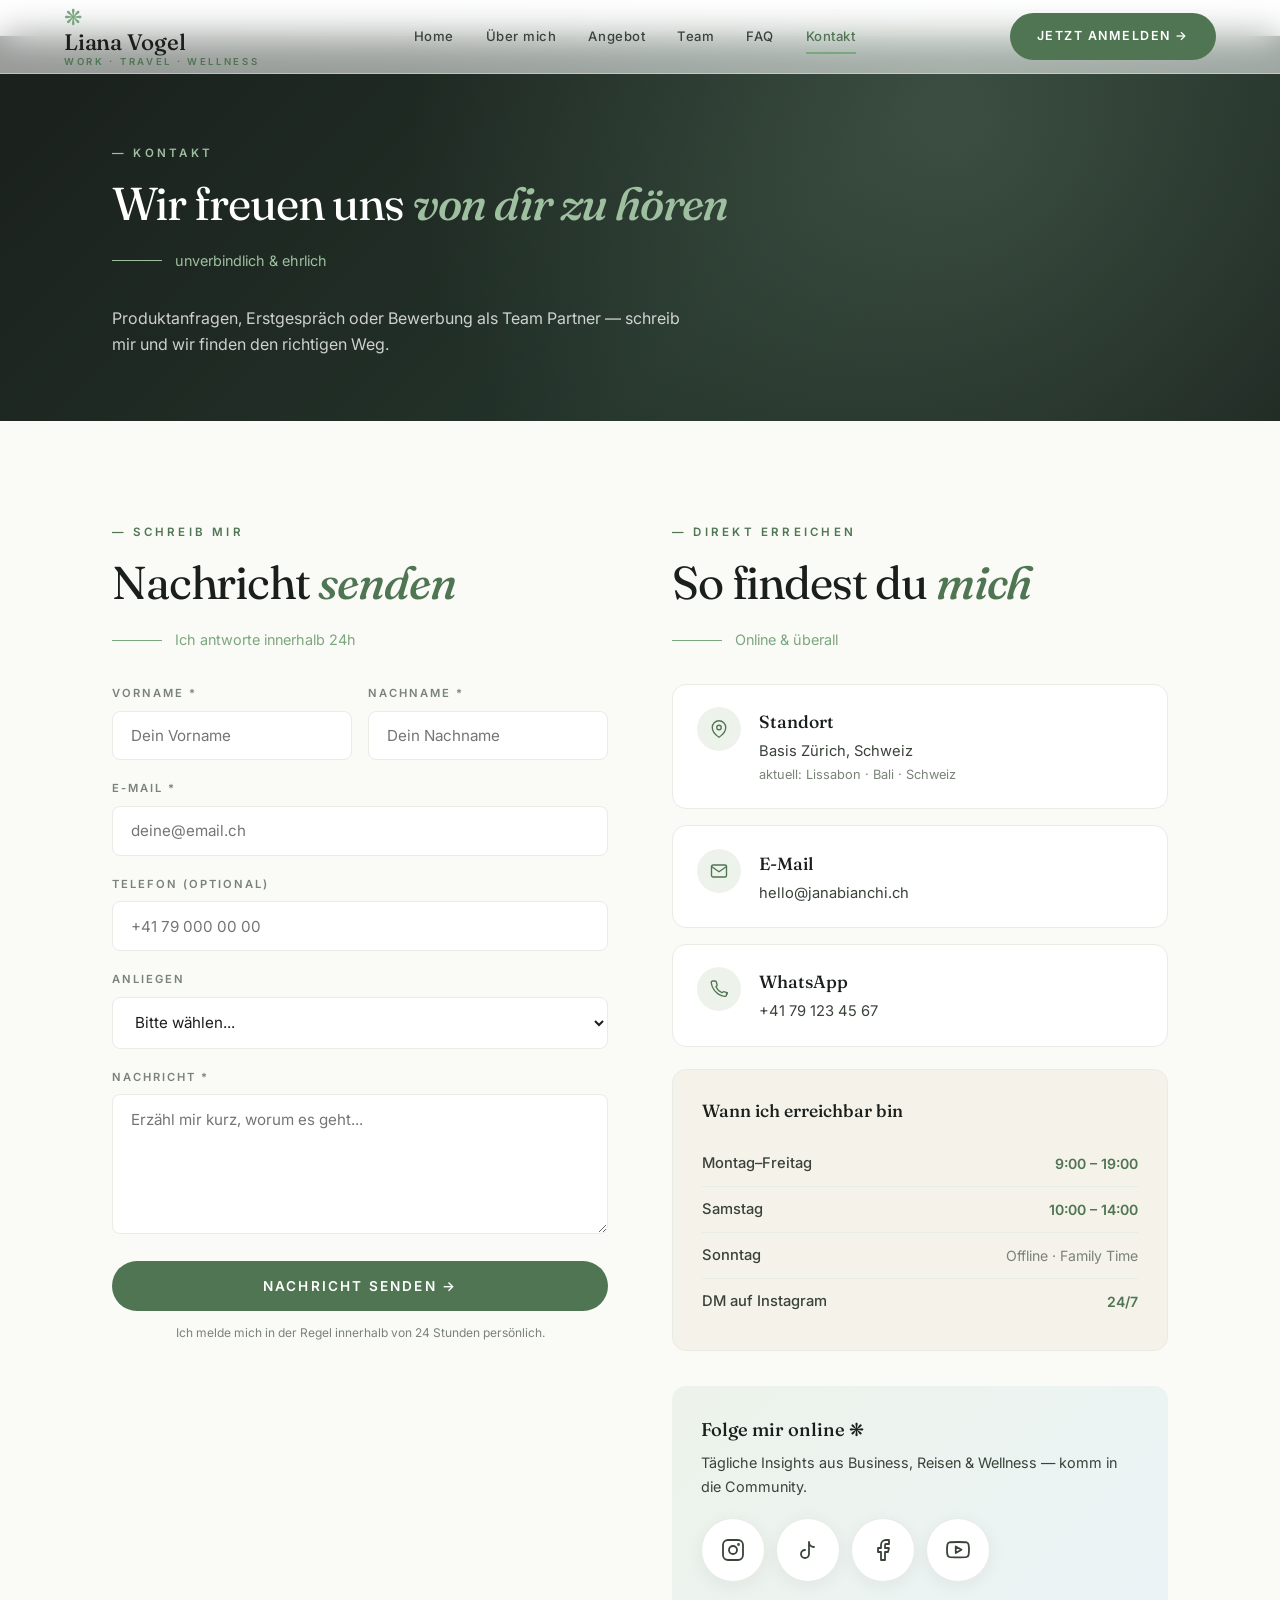
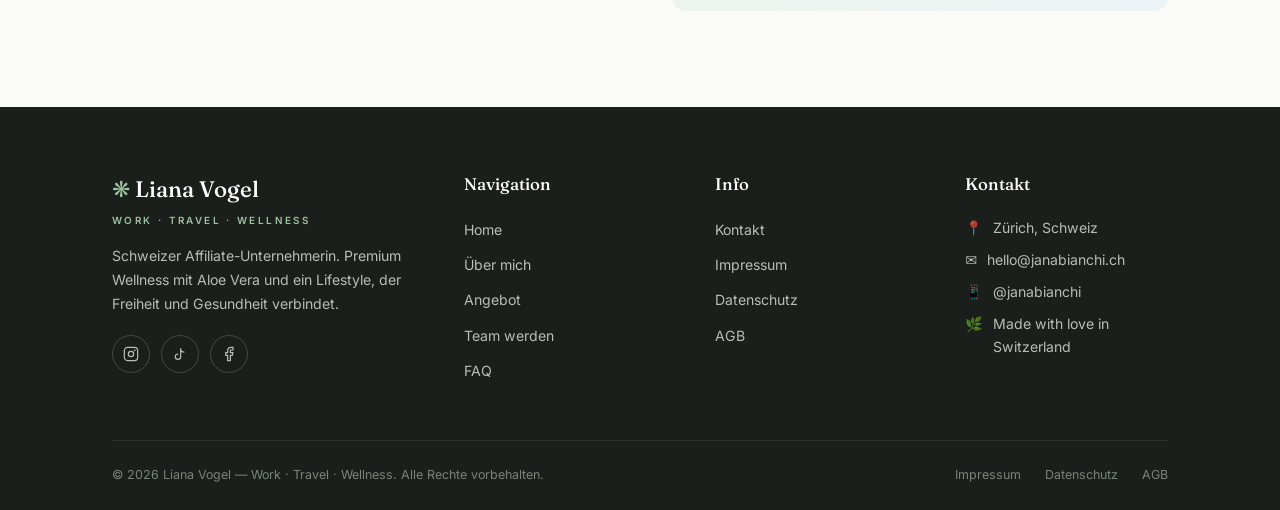
==== commit 4ede3fd8: "Update contact information from Liana to Jana" ====
--- a/kontakt.html
+++ b/kontakt.html
@@ -3,7 +3,7 @@
 <head>
 <meta charset="UTF-8">
 <meta name="viewport" content="width=device-width, initial-scale=1.0">
-<title>Kontakt — Liana Vogel | Work · Travel · Wellness</title>
+<title>Kontakt — Jana Bianchi | Work · Travel · Wellness</title>
 <meta name="description" content="Kontaktiere Liana Vogel — für Produktanfragen, Mentoring oder eine Bewerbung als Team Partner. Antwort innerhalb von 24 Stunden.">
 <link rel="stylesheet" href="style.css">
 </head>
@@ -123,7 +123,7 @@
           </div>
           <div>
             <h5>E-Mail</h5>
-            <p>hello@lianavogel.ch</p>
+            <p>hello@janabianchi.ch</p>
           </div>
         </div>
       </div>
@@ -196,8 +196,8 @@
     </ul></div>
     <div class="footer-col"><h4>Kontakt</h4>
       <div class="footer-contact-line"><span>📍</span><span>Zürich, Schweiz</span></div>
-      <div class="footer-contact-line"><span>✉</span><span>hello@lianavogel.ch</span></div>
-      <div class="footer-contact-line"><span>📱</span><span>@lianavogel</span></div>
+      <div class="footer-contact-line"><span>✉</span><span>hello@janabianchi.ch</span></div>
+      <div class="footer-contact-line"><span>📱</span><span>@janabianchi</span></div>
       <div class="footer-contact-line"><span>🌿</span><span>Made with love in Switzerland</span></div>
     </div>
   </div>
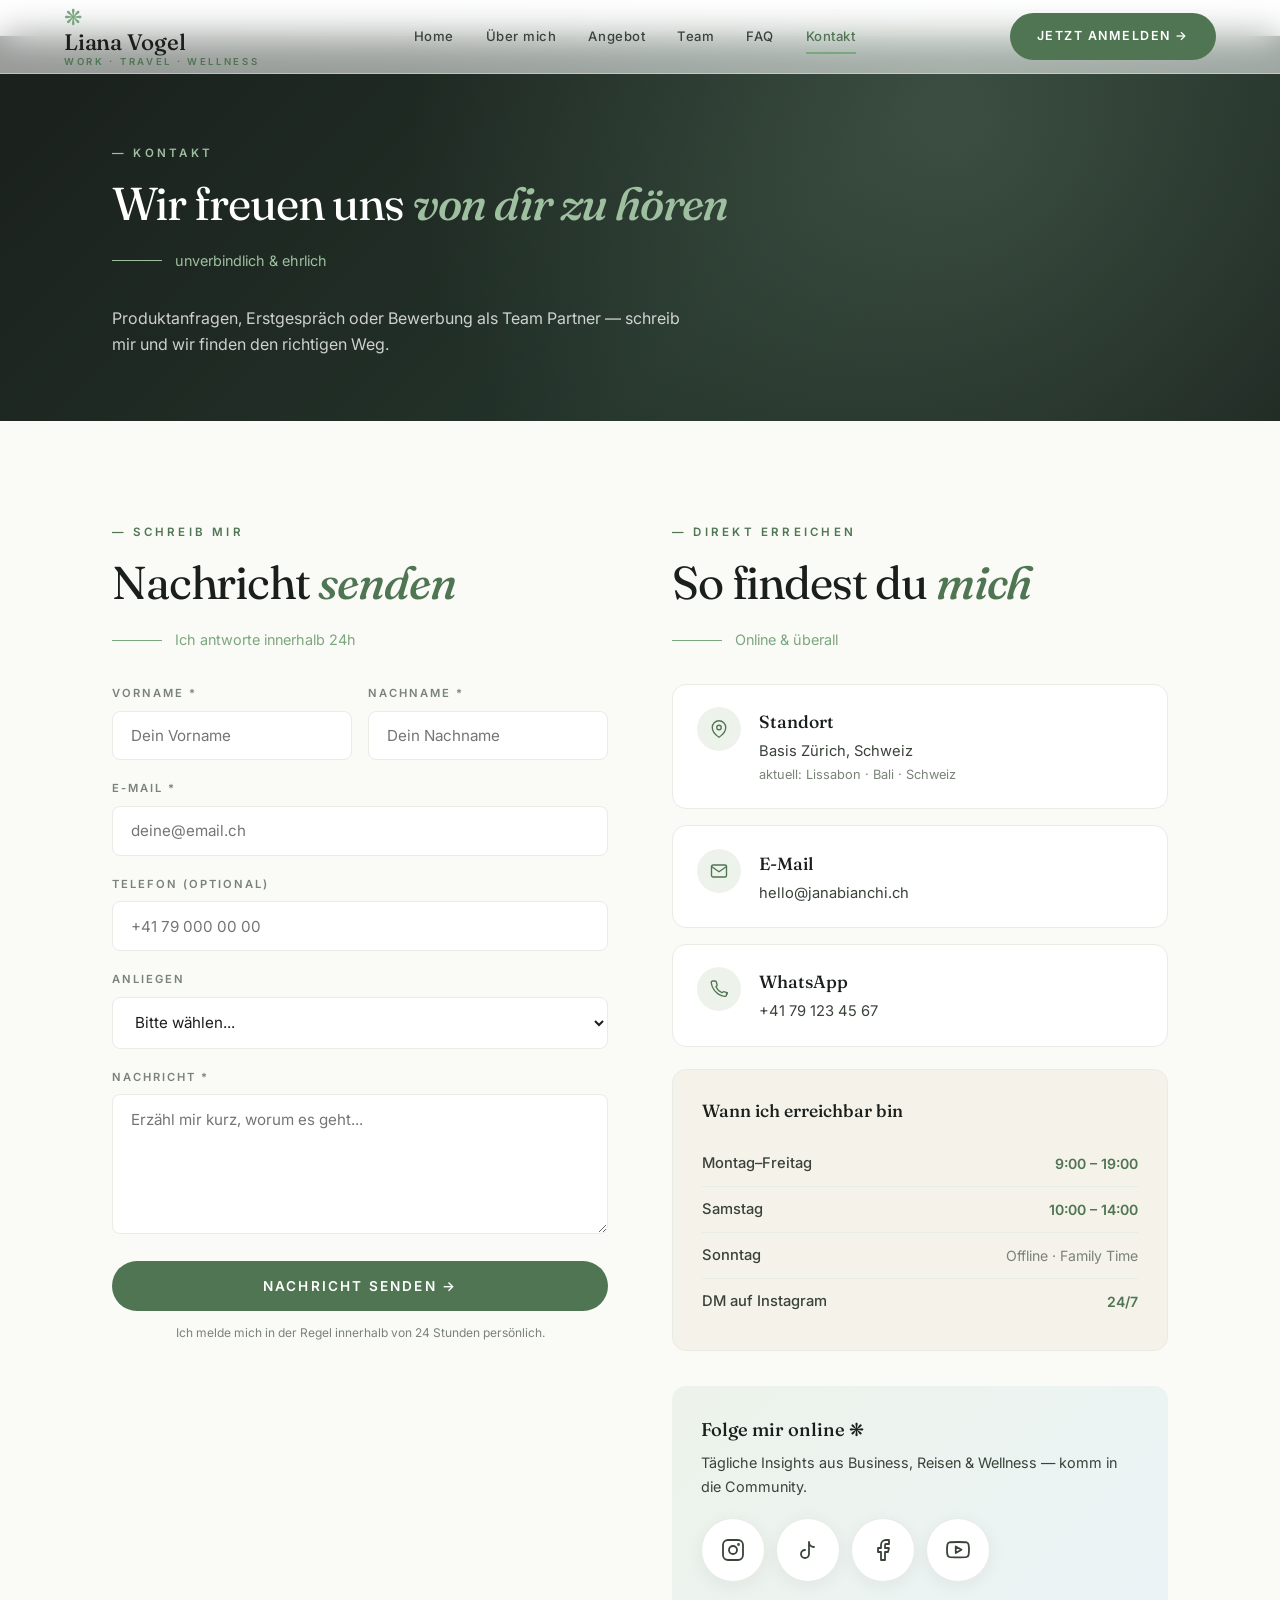
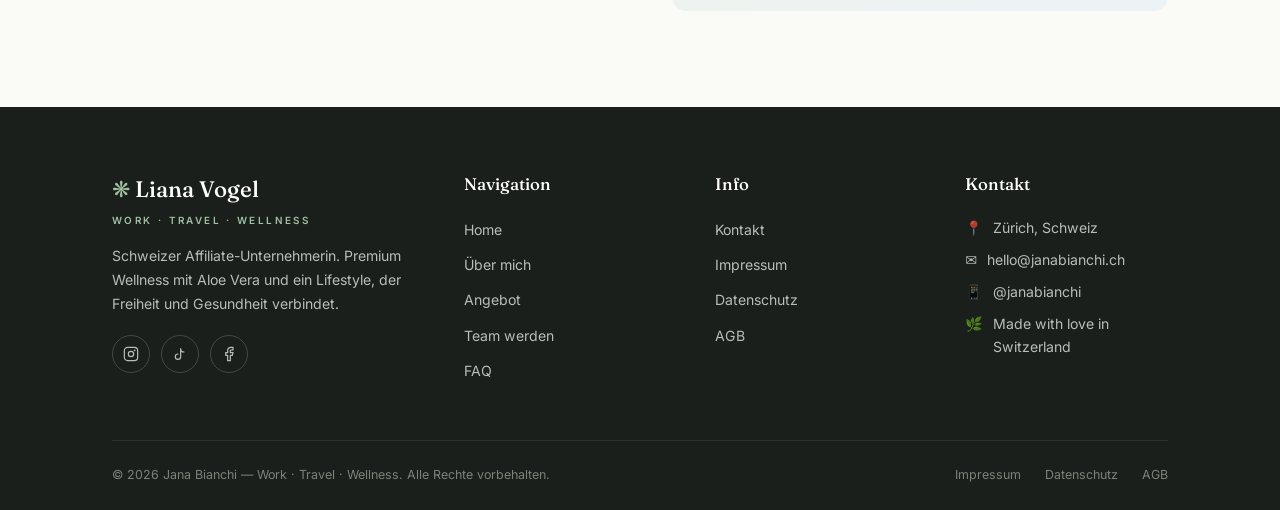
==== commit 8aa3cdf3: "Update kontakt.html" ====
--- a/kontakt.html
+++ b/kontakt.html
@@ -202,7 +202,7 @@
     </div>
   </div>
   <div class="footer-bottom">
-    <p>© 2026 Liana Vogel — Work · Travel · Wellness. Alle Rechte vorbehalten.</p>
+    <p>© 2026 Jana Bianchi — Work · Travel · Wellness. Alle Rechte vorbehalten.</p>
     <div class="footer-bottom-links"><a href="#">Impressum</a><a href="#">Datenschutz</a><a href="#">AGB</a></div>
   </div>
 </footer>
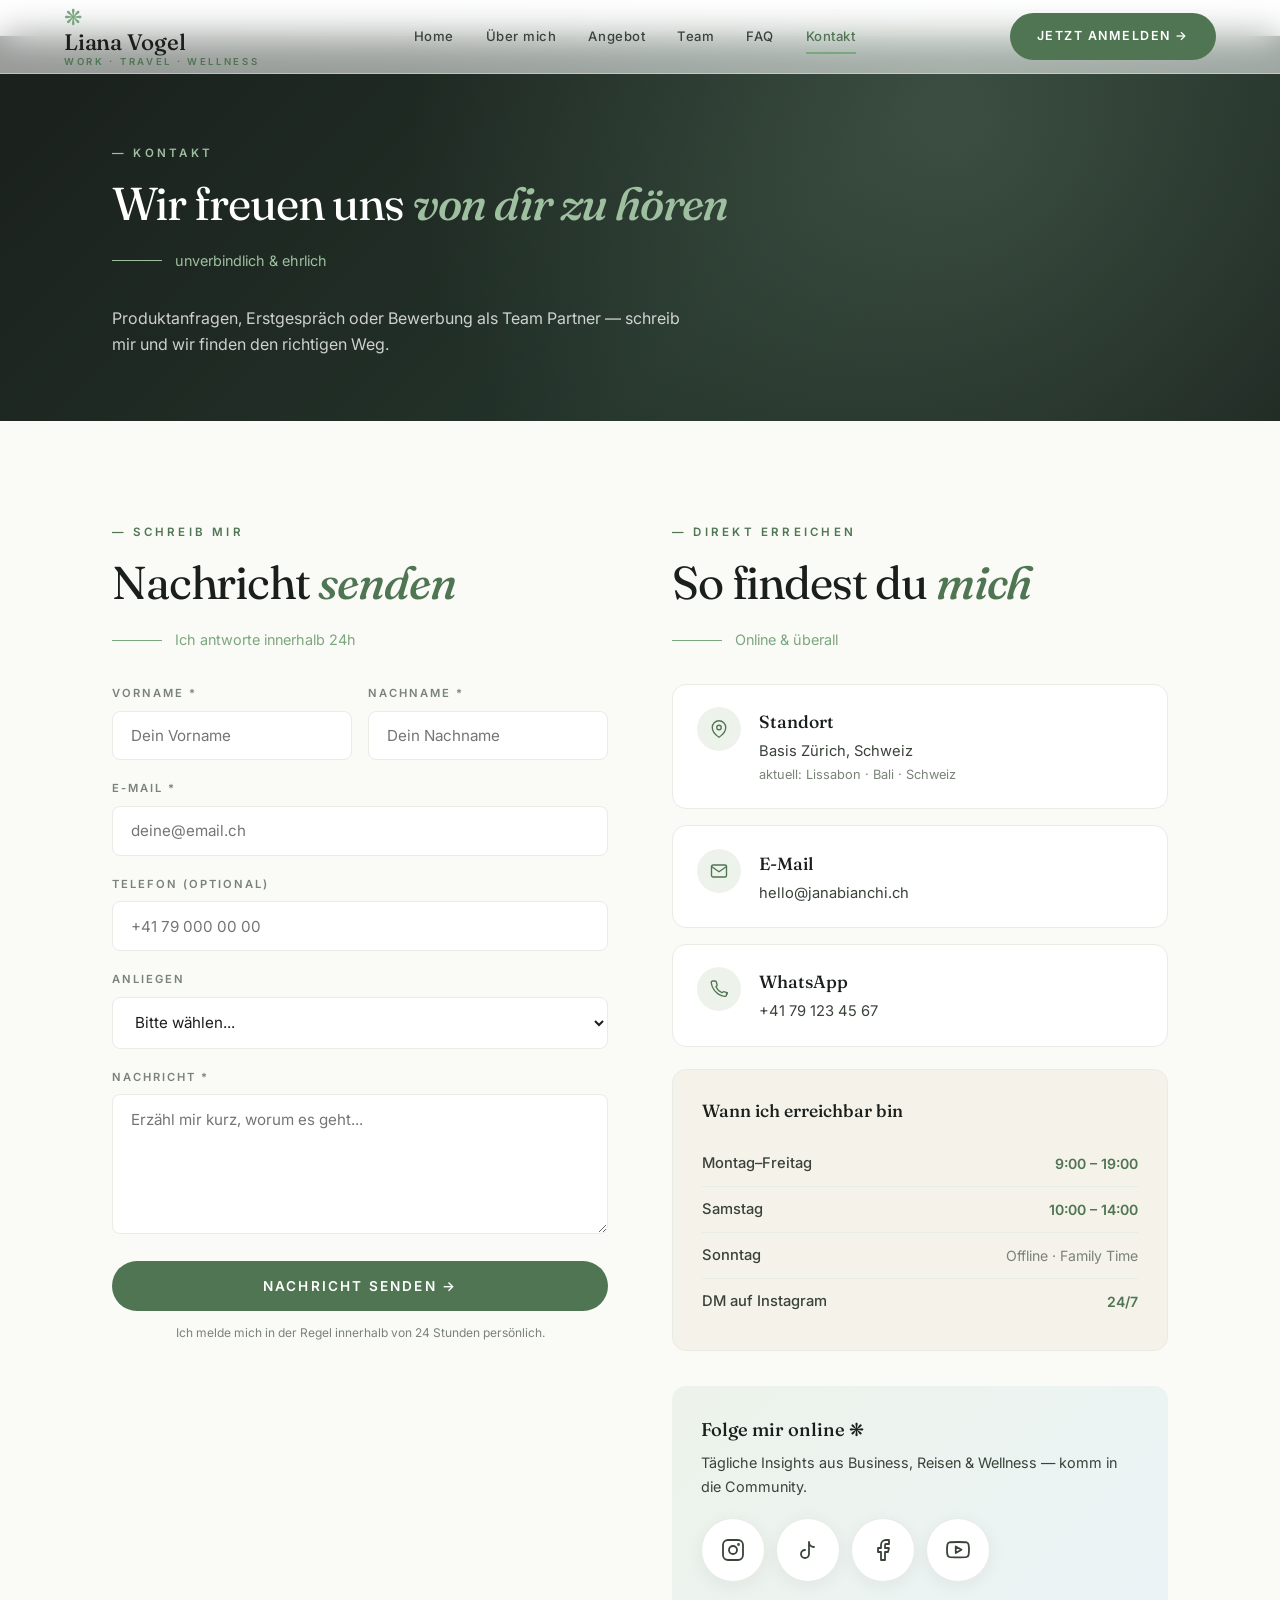
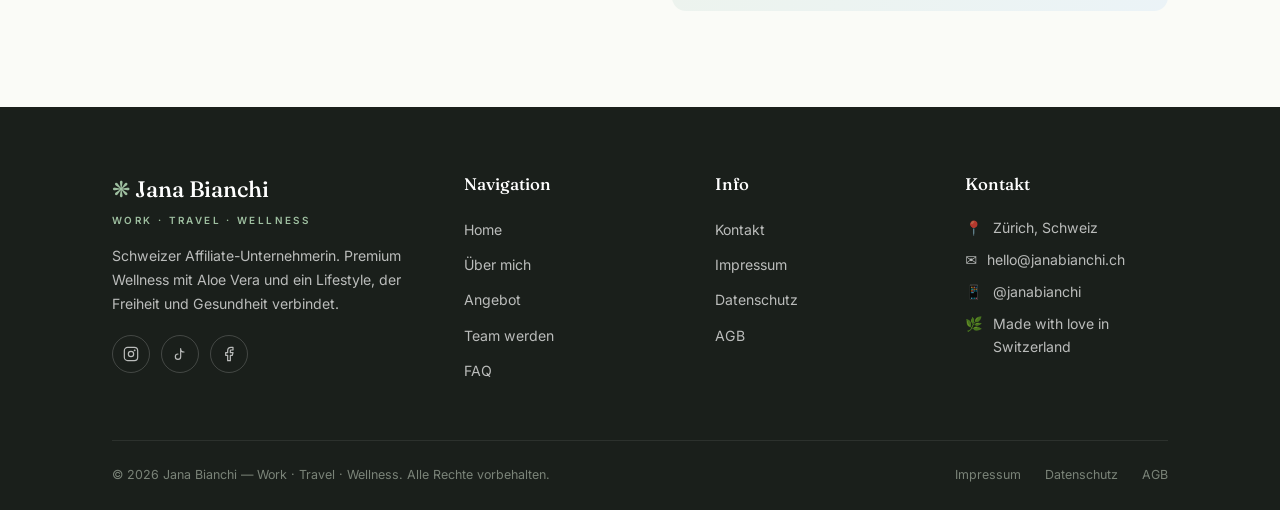
==== commit 6b7835e0: "Update kontakt.html" ====
--- a/kontakt.html
+++ b/kontakt.html
@@ -172,7 +172,7 @@
 <footer class="footer">
   <div class="footer-grid">
     <div class="footer-brand">
-      <span class="footer-brand-name">Liana Vogel</span>
+      <span class="footer-brand-name">Jana Bianchi</span>
       <span class="footer-brand-sub">Work · Travel · Wellness</span>
       <p>Schweizer Affiliate-Unternehmerin. Premium Wellness mit Aloe Vera und ein Lifestyle, der Freiheit und Gesundheit verbindet.</p>
       <div class="social-row">
